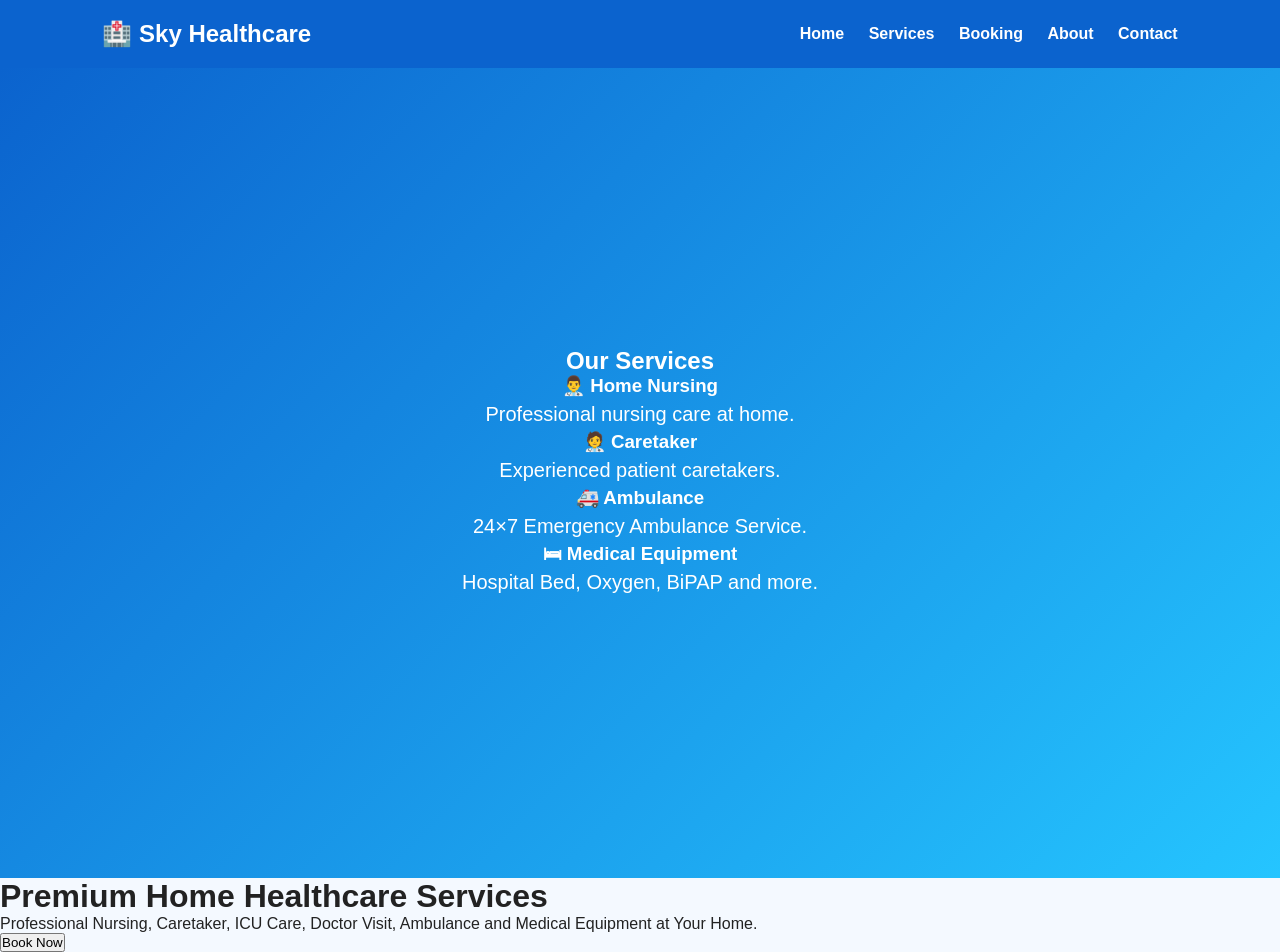
==== index.html @ 13807890 "Update index.html" ====
<!DOCTYPE html>
<html lang="en">
<head>
    <meta charset="UTF-8">
    <meta name="viewport" content="width=device-width, initial-scale=1.0">
    <title>Sky Healthcare</title>

    <link rel="stylesheet" href="style.css">
</head>
<body>

<header>
    <div class="logo">
        <h2>🏥 Sky Healthcare</h2>
    </div>

    <nav>
        <a href="#">Home</a>
        <a href="#">Services</a>
        <a href="#">Booking</a>
        <a href="#">About</a>
        <a href="#">Contact</a>
    </nav>
</header>

<section class="hero">

<h2>Our Services</h2>

<div class="service-box">
    <h3>👨‍⚕️ Home Nursing</h3>
    <p>Professional nursing care at home.</p>
</div>

<div class="service-box">
    <h3>🧑‍⚕️ Caretaker</h3>
    <p>Experienced patient caretakers.</p>
</div>

<div class="service-box">
    <h3>🚑 Ambulance</h3>
    <p>24×7 Emergency Ambulance Service.</p>
</div>

<div class="service-box">
    <h3>🛏 Medical Equipment</h3>
    <p>Hospital Bed, Oxygen, BiPAP and more.</p>
</div>

</section>
    <h1>Premium Home Healthcare Services</h1>

    <p>
        Professional Nursing, Caretaker, ICU Care, Doctor Visit,
        Ambulance and Medical Equipment at Your Home.
    </p>

    <button>Book Now</button>
</section>

<script src="script.js"></script>

</body>
</html>
---- style.css ----
*{
    margin:0;
    padding:0;
    box-sizing:border-box;
    font-family:Arial, sans-serif;
}

body{
    background:#f4f9ff;
    color:#222;
}

header{
    background:#0b63ce;
    color:#fff;
    display:flex;
    justify-content:space-between;
    align-items:center;
    padding:20px 8%;
    position:sticky;
    top:0;
}

nav a{
    color:#fff;
    text-decoration:none;
    margin-left:20px;
    font-weight:bold;
}

nav a:hover{
    color:#ffd54f;
}

.hero{
    height:90vh;
    display:flex;
    flex-direction:column;
    justify-content:center;
    align-items:center;
    text-align:center;
    padding:20px;
    background:linear-gradient(135deg,#0b63ce,#25c5ff);
    color:white;
}

.hero h1{
    font-size:48px;
    margin-bottom:20px;
}

.hero p{
    max-width:700px;
    font-size:20px;
    line-height:1.7;
}

.hero button{
    margin-top:30px;
    padding:15px 35px;
    border:none;
    border-radius:50px;
    background:#fff;
    color:#0b63ce;
    font-size:18px;
    font-weight:bold;
    cursor:pointer;
    transition:.3s;
}

.hero button:hover{
    transform:scale(1.05);
}
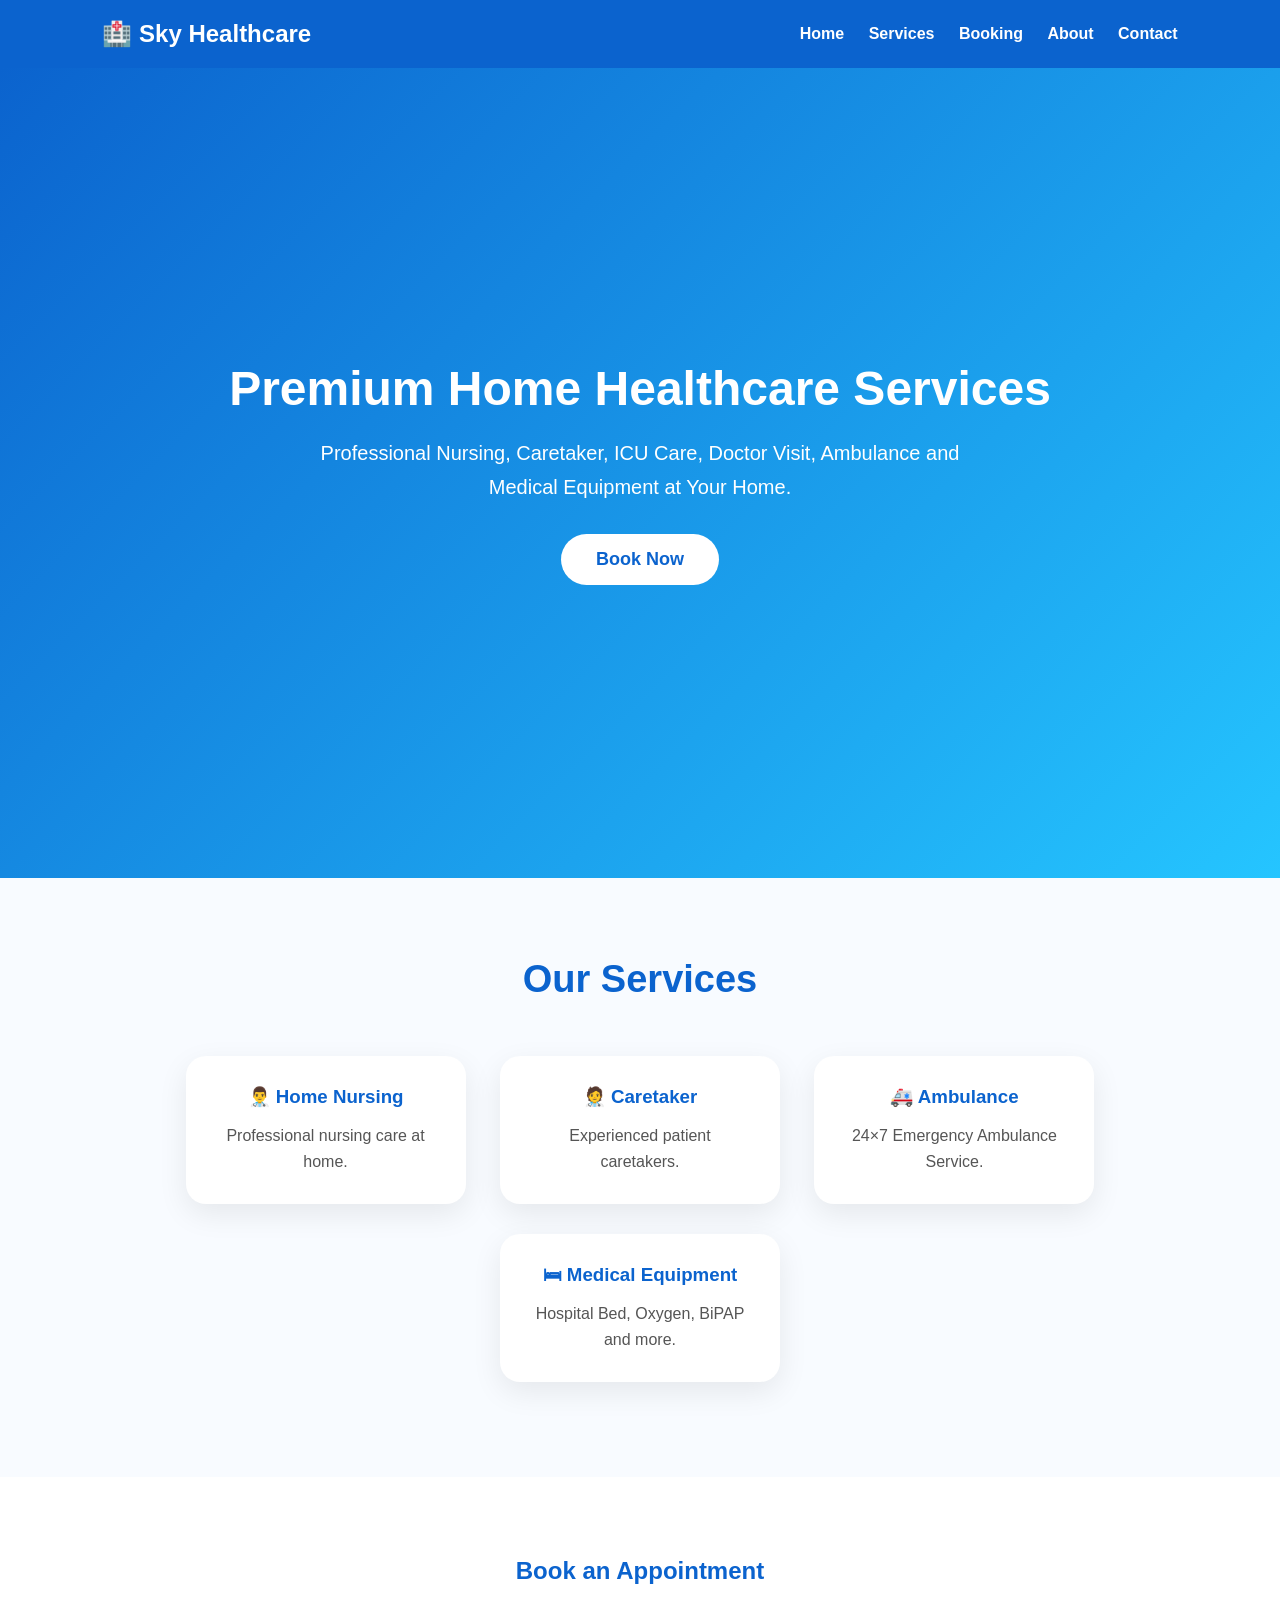
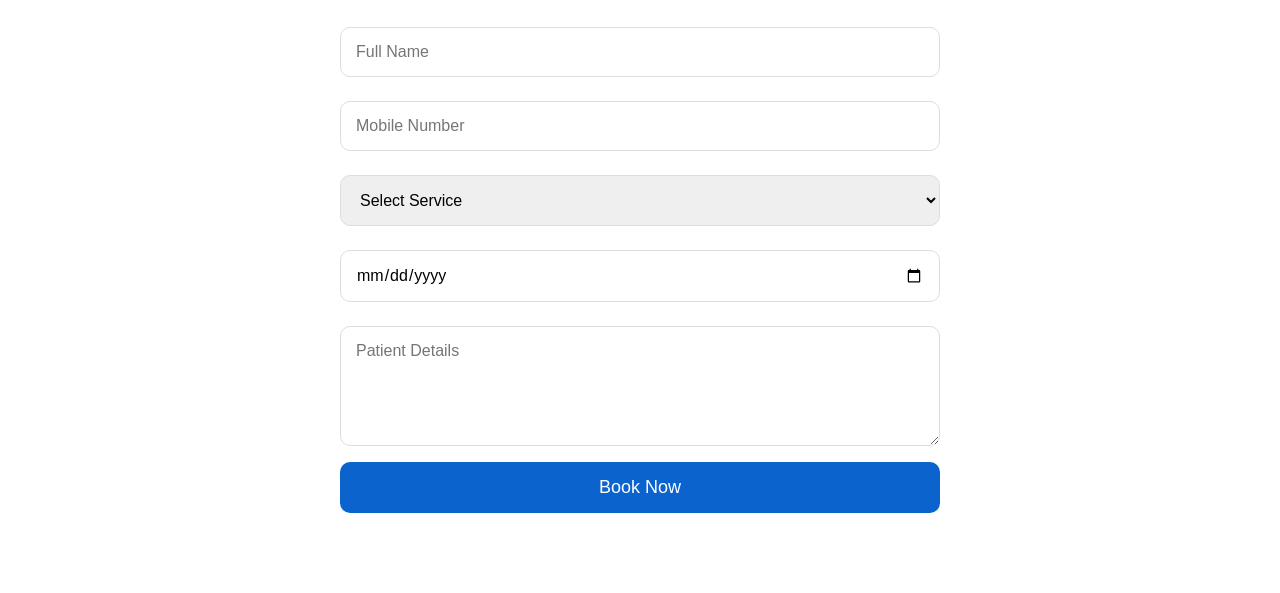
==== commit a11be7c0: "Implement booking form in index.html Added a booking section with a form for user appointments." ====
--- a/index.html
+++ b/index.html
@@ -24,6 +24,16 @@
 </header>
 
 <section class="hero">
+    <h1>Premium Home Healthcare Services</h1>
+
+    <p>
+        Professional Nursing, Caretaker, ICU Care, Doctor Visit,
+        Ambulance and Medical Equipment at Your Home.
+    </p>
+
+    <button>Book Now</button>
+</section>
+<section class="services">
 
 <h2>Our Services</h2>
 
@@ -46,16 +56,35 @@
     <h3>🛏 Medical Equipment</h3>
     <p>Hospital Bed, Oxygen, BiPAP and more.</p>
 </div>
+</section>
+<section class="booking">
 
-</section>
-    <h1>Premium Home Healthcare Services</h1>
+    <h2>Book an Appointment</h2>
 
-    <p>
-        Professional Nursing, Caretaker, ICU Care, Doctor Visit,
-        Ambulance and Medical Equipment at Your Home.
-    </p>
+    <form>
 
-    <button>Book Now</button>
+        <input type="text" placeholder="Full Name" required>
+
+        <input type="tel" placeholder="Mobile Number" required>
+
+        <select required>
+            <option>Select Service</option>
+            <option>Home Nursing</option>
+            <option>Caretaker</option>
+            <option>Doctor Visit</option>
+            <option>ICU Care</option>
+            <option>Ambulance</option>
+            <option>Medical Equipment</option>
+        </select>
+
+        <input type="date" required>
+
+        <textarea placeholder="Patient Details"></textarea>
+
+        <button type="submit">Book Now</button>
+
+    </form>
+
 </section>
 
 <script src="script.js"></script>
--- a/style.css
+++ b/style.css
@@ -71,3 +71,86 @@
 .hero button:hover{
     transform:scale(1.05);
 }
+.services{
+    padding:80px 8%;
+    background:#f8fbff;
+    text-align:center;
+}
+
+.services h2{
+    font-size:38px;
+    color:#0b63ce;
+    margin-bottom:40px;
+}
+
+.service-box{
+    display:inline-block;
+    width:280px;
+    margin:15px;
+    padding:30px;
+    background:#ffffff;
+    border-radius:20px;
+    box-shadow:0 10px 30px rgba(0,0,0,0.08);
+    transition:0.3s;
+    vertical-align:top;
+}
+
+.service-box:hover{
+    transform:translateY(-10px);
+    box-shadow:0 20px 40px rgba(11,99,206,0.2);
+}
+
+.service-box h3{
+    color:#0b63ce;
+    margin-bottom:15px;
+}
+
+.service-box p{
+    color:#555;
+    line-height:1.6;
+    }
+.booking{
+    padding:80px 8%;
+    background:#ffffff;
+    text-align:center;
+}
+
+.booking h2{
+    color:#0b63ce;
+    margin-bottom:30px;
+}
+
+.booking form{
+    max-width:600px;
+    margin:auto;
+}
+
+.booking input,
+.booking select,
+.booking textarea{
+    width:100%;
+    padding:15px;
+    margin:12px 0;
+    border:1px solid #ddd;
+    border-radius:10px;
+    font-size:16px;
+}
+
+.booking textarea{
+    height:120px;
+}
+
+.booking button{
+    width:100%;
+    padding:15px;
+    background:#0b63ce;
+    color:white;
+    border:none;
+    border-radius:10px;
+    font-size:18px;
+    cursor:pointer;
+}
+
+.booking button:hover{
+    background:#084ea6;
+}
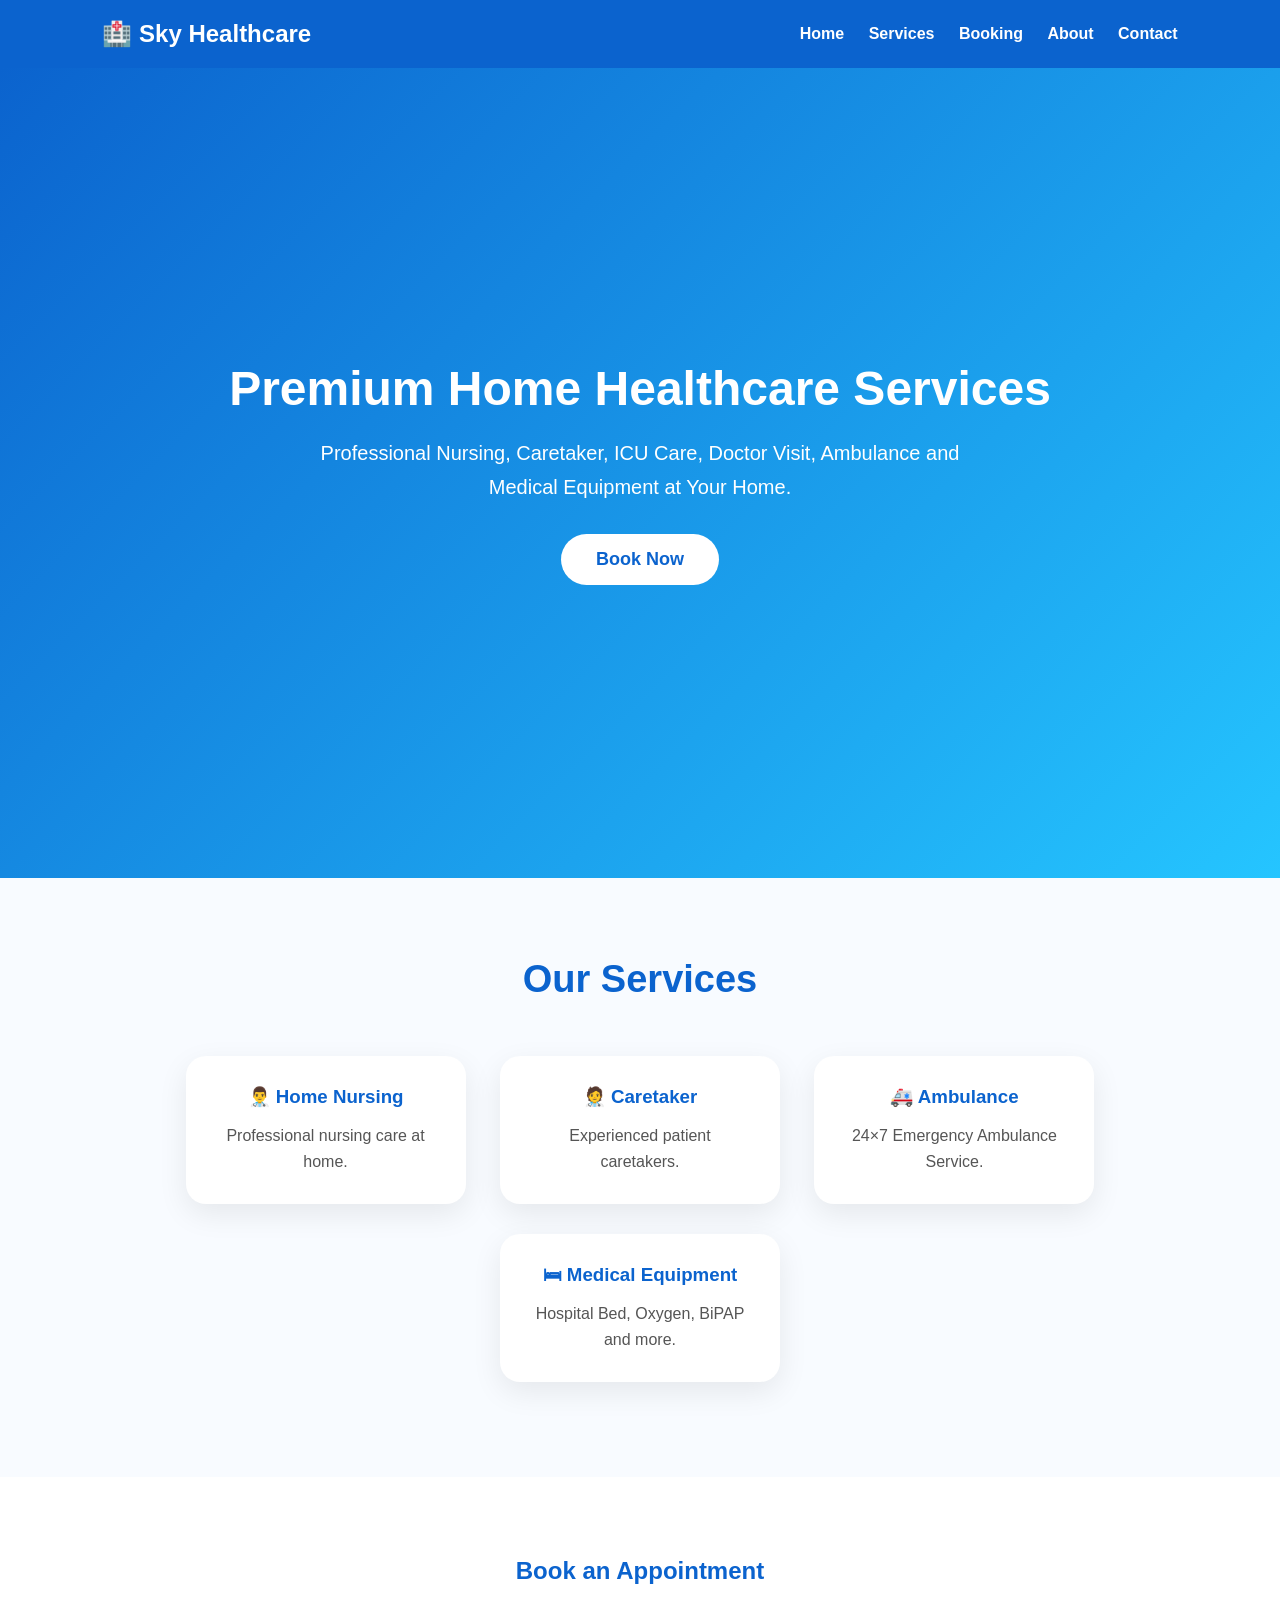
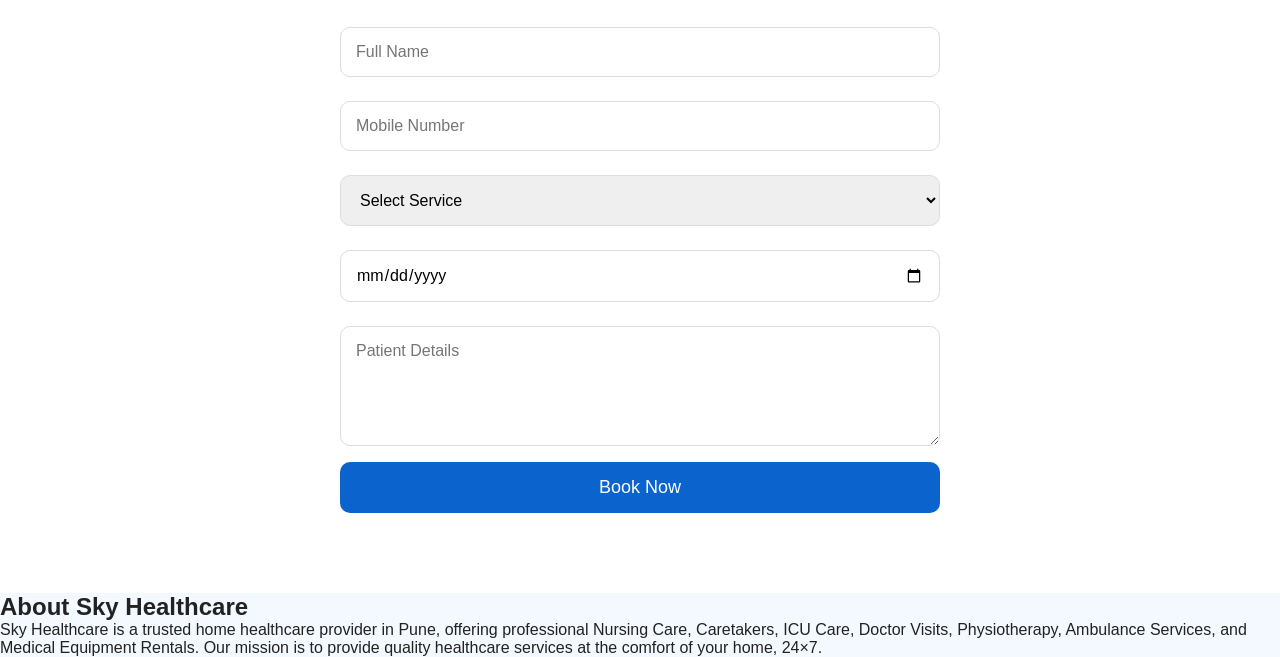
==== commit addca5f3: "Add About section to index.html Added an 'About' section with information about Sky Healthcare." ====
--- a/index.html
+++ b/index.html
@@ -86,7 +86,19 @@
     </form>
 
 </section>
+<section class="about">
 
+    <h2>About Sky Healthcare</h2>
+
+    <p>
+        Sky Healthcare is a trusted home healthcare provider in Pune,
+        offering professional Nursing Care, Caretakers, ICU Care,
+        Doctor Visits, Physiotherapy, Ambulance Services, and Medical
+        Equipment Rentals. Our mission is to provide quality healthcare
+        services at the comfort of your home, 24×7.
+    </p>
+
+</section>
 <script src="script.js"></script>
 
 </body>
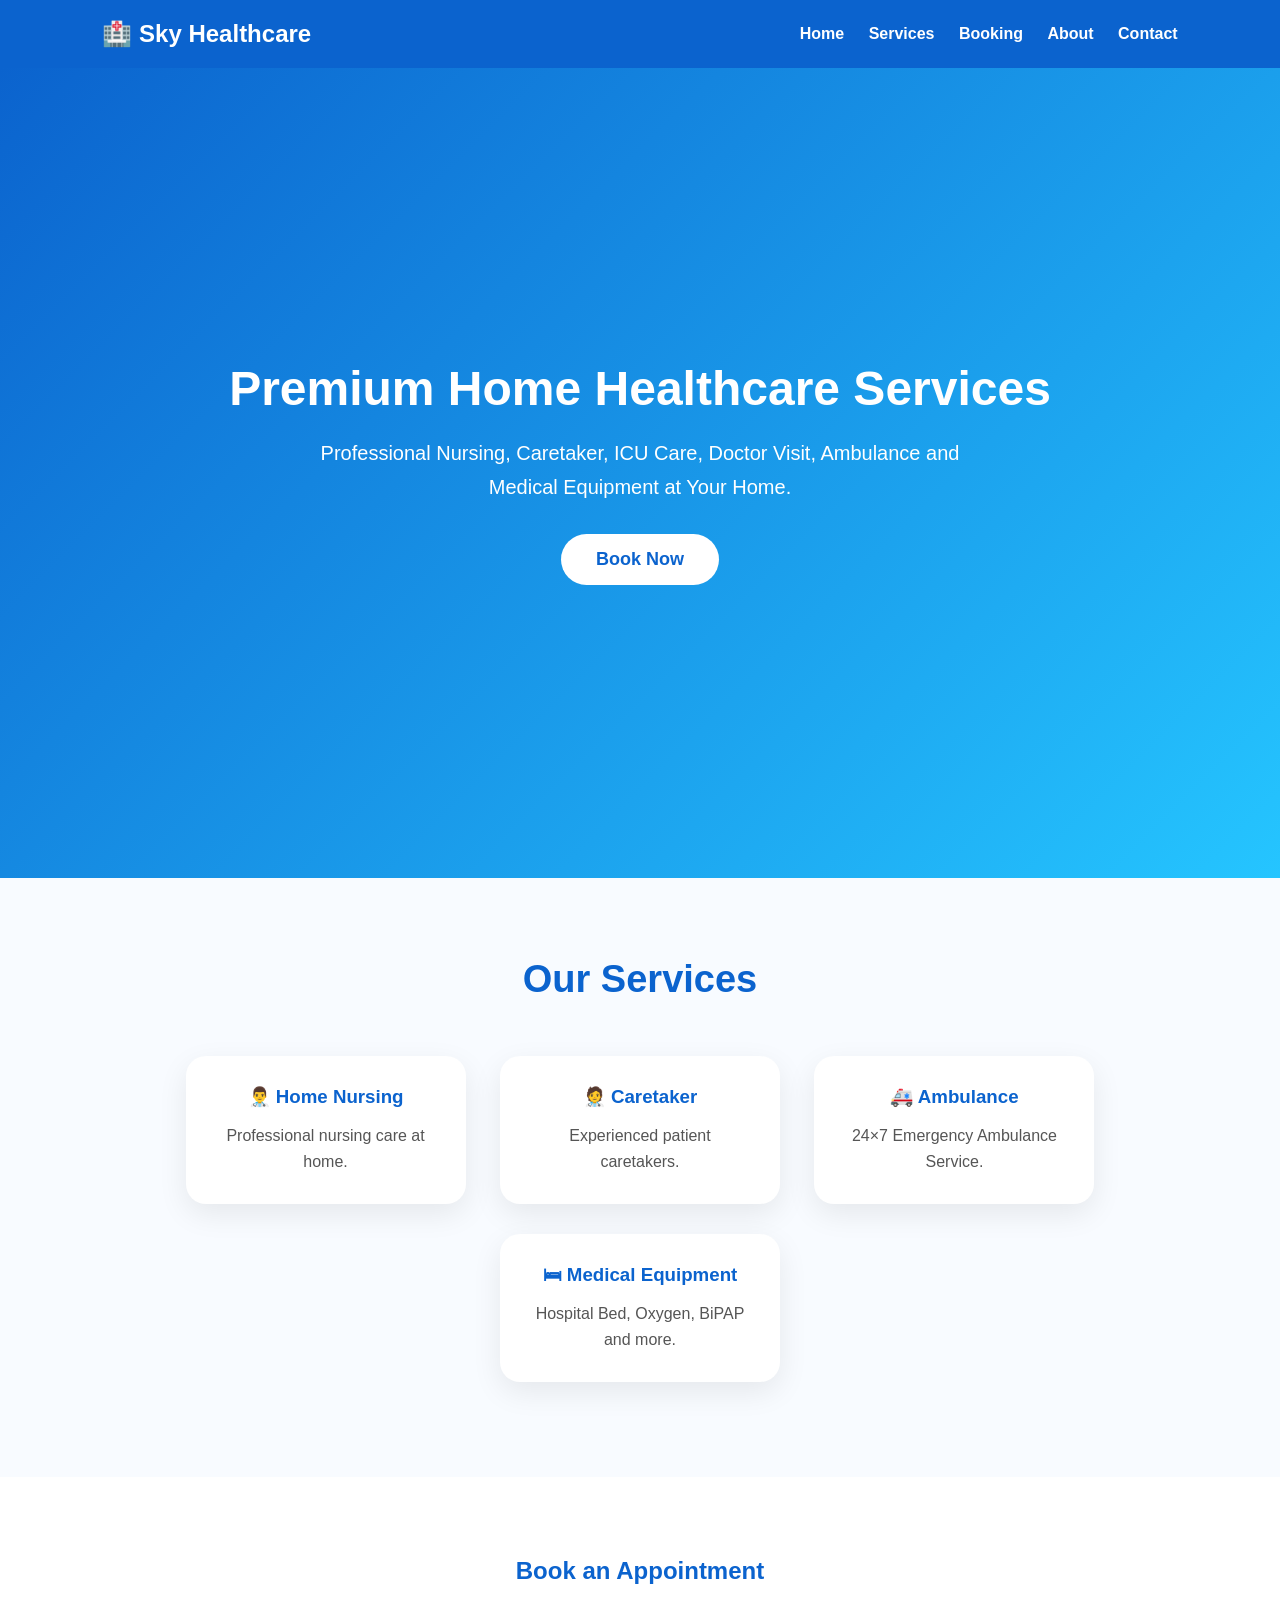
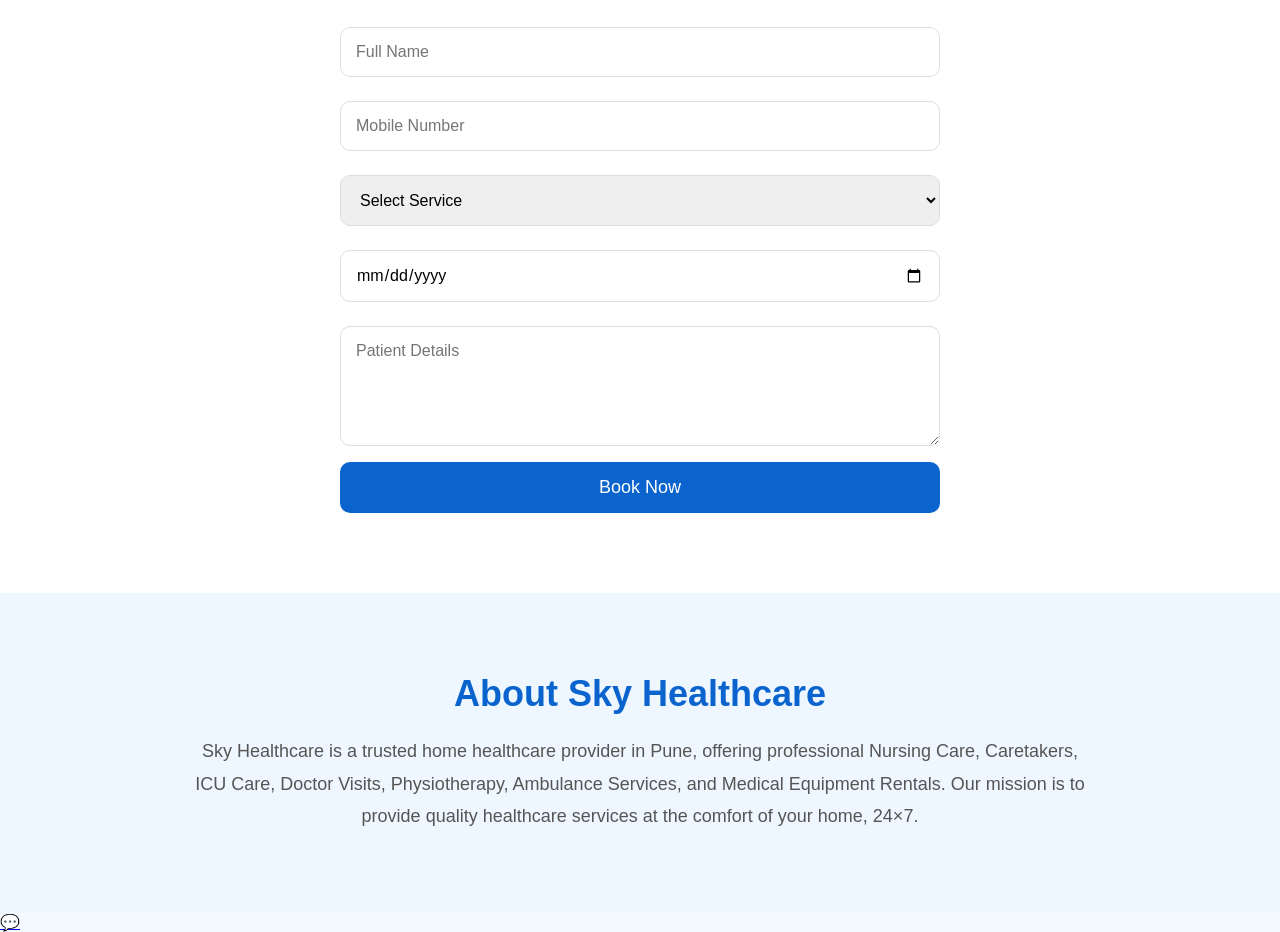
==== commit 4ce4b5e6: "Update index.html" ====
--- a/index.html
+++ b/index.html
@@ -100,6 +100,8 @@
 
 </section>
 <script src="script.js"></script>
-
+<a href="https://wa.me/919049343193" class="whatsapp" target="_blank">
+    💬
+</a>
 </body>
 </html>
--- a/style.css
+++ b/style.css
@@ -154,3 +154,22 @@
 .booking button:hover{
     background:#084ea6;
 }
+.about{
+    padding:80px 8%;
+    background:#eef7ff;
+    text-align:center;
+}
+
+.about h2{
+    font-size:36px;
+    color:#0b63ce;
+    margin-bottom:20px;
+}
+
+.about p{
+    max-width:900px;
+    margin:auto;
+    font-size:18px;
+    line-height:1.8;
+    color:#555;
+}
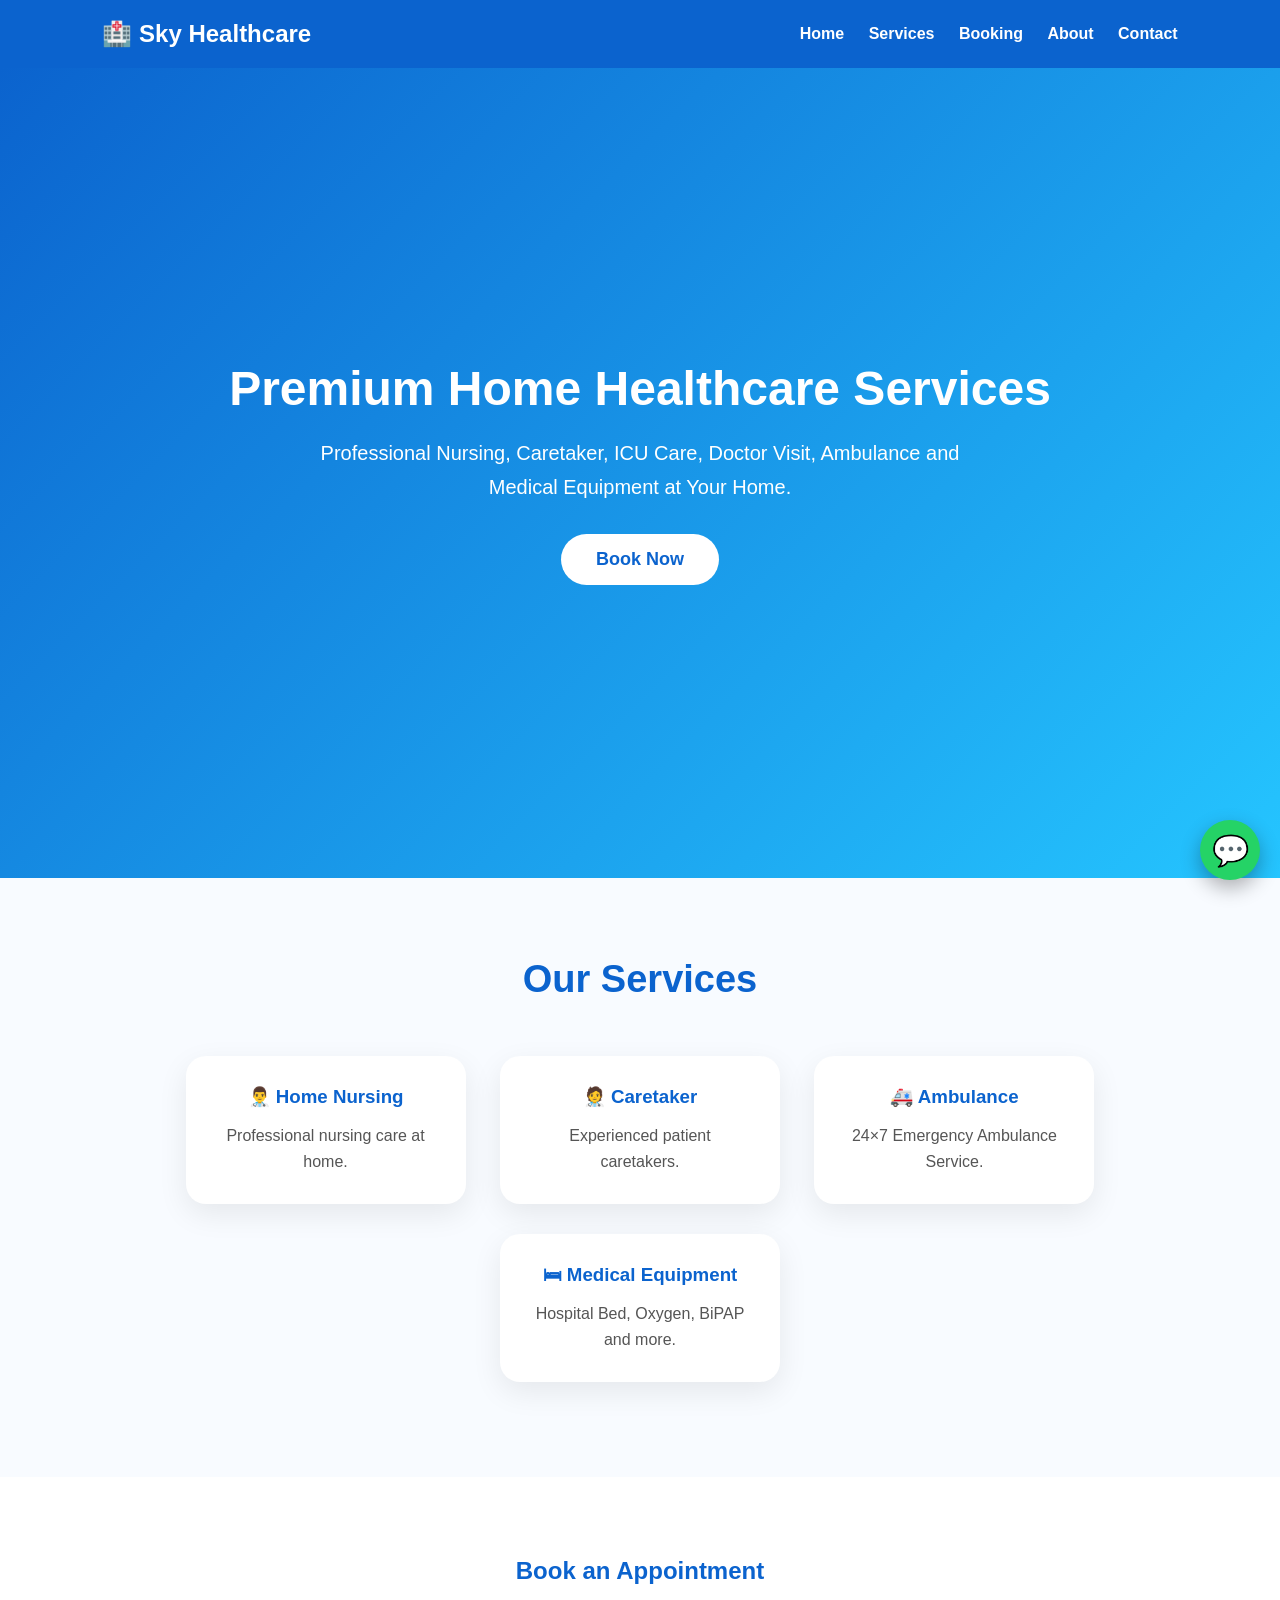
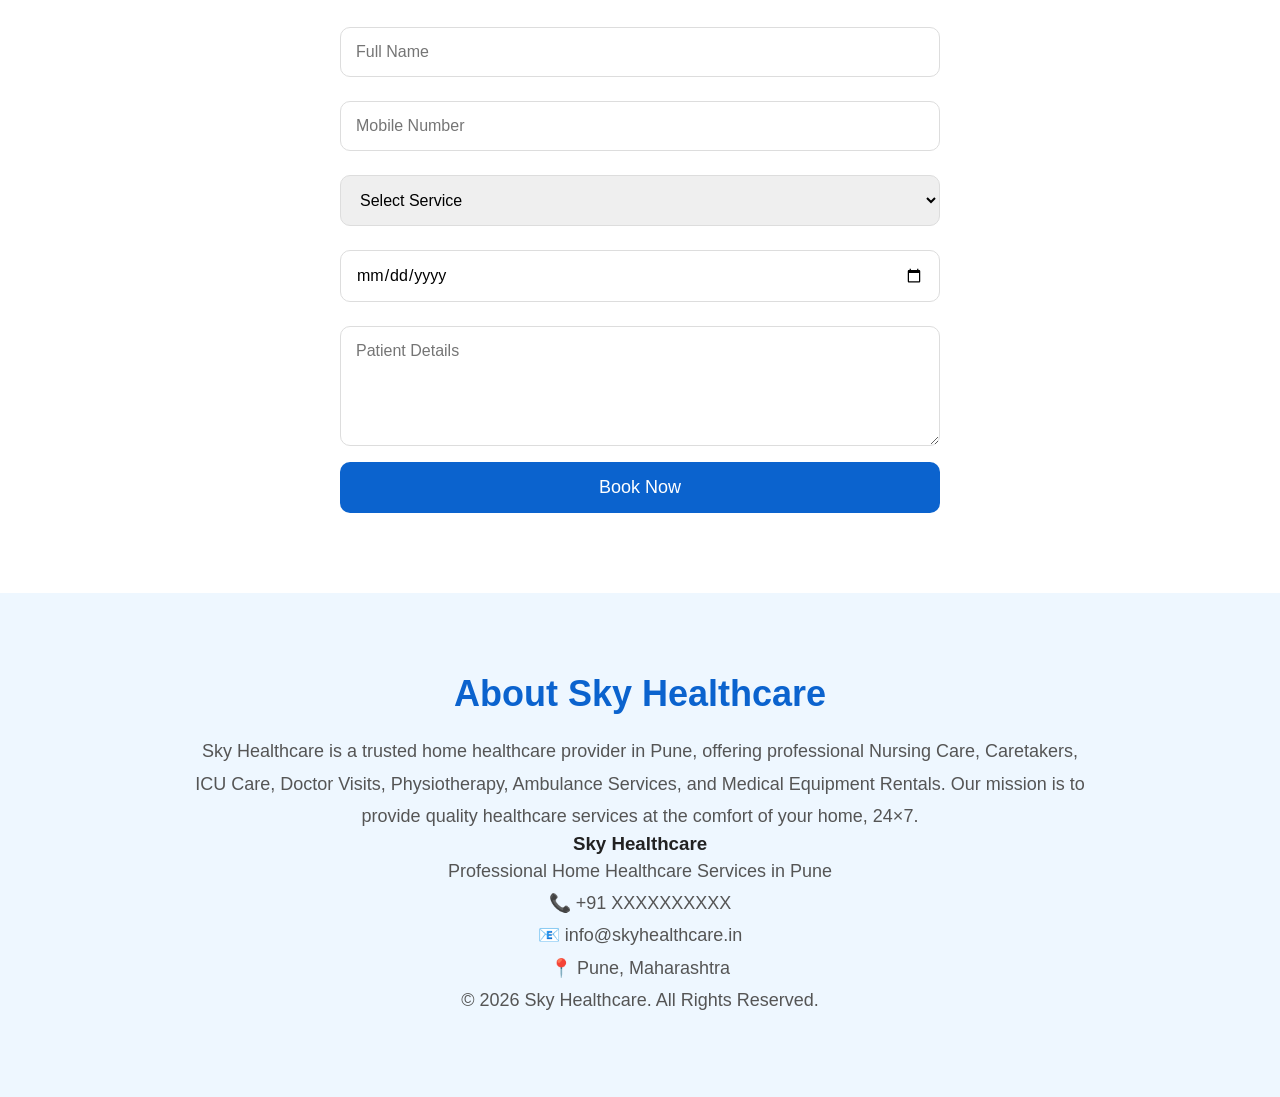
==== commit b95167e5: "Update index.html" ====
--- a/index.html
+++ b/index.html
@@ -97,7 +97,19 @@
         Equipment Rentals. Our mission is to provide quality healthcare
         services at the comfort of your home, 24×7.
     </p>
+<footer class="footer">
+    <h3>Sky Healthcare</h3>
 
+    <p>Professional Home Healthcare Services in Pune</p>
+
+    <p>📞 +91 XXXXXXXXXX</p>
+
+    <p>📧 info@skyhealthcare.in</p>
+
+    <p>📍 Pune, Maharashtra</p>
+
+    <p>© 2026 Sky Healthcare. All Rights Reserved.</p>
+</footer>
 </section>
 <script src="script.js"></script>
 <a href="https://wa.me/919049343193" class="whatsapp" target="_blank">
--- a/style.css
+++ b/style.css
@@ -173,3 +173,24 @@
     line-height:1.8;
     color:#555;
 }
+.whatsapp{
+    position:fixed;
+    bottom:20px;
+    right:20px;
+    width:60px;
+    height:60px;
+    background:#25D366;
+    color:#fff;
+    border-radius:50%;
+    display:flex;
+    justify-content:center;
+    align-items:center;
+    font-size:30px;
+    text-decoration:none;
+    box-shadow:0 8px 20px rgba(0,0,0,.3);
+    z-index:999;
+}
+
+.whatsapp:hover{
+    transform:scale(1.1);
+}
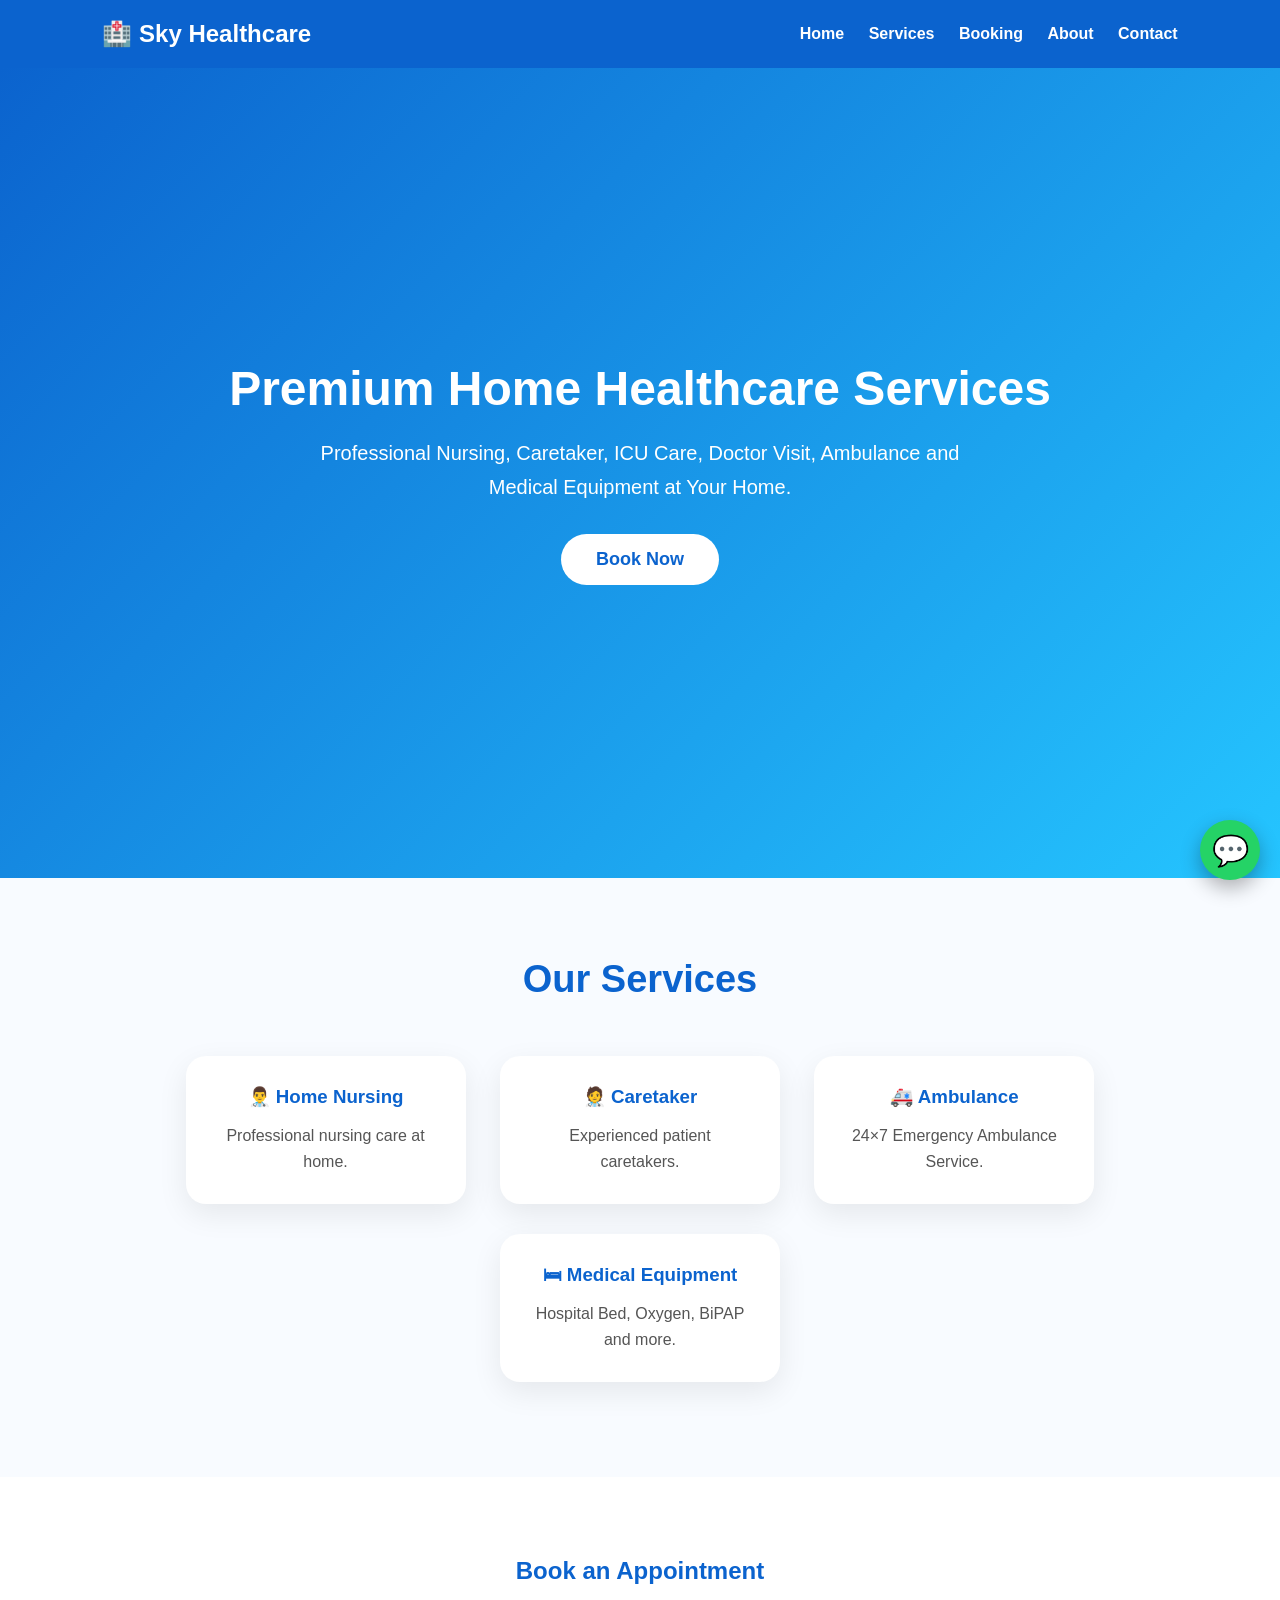
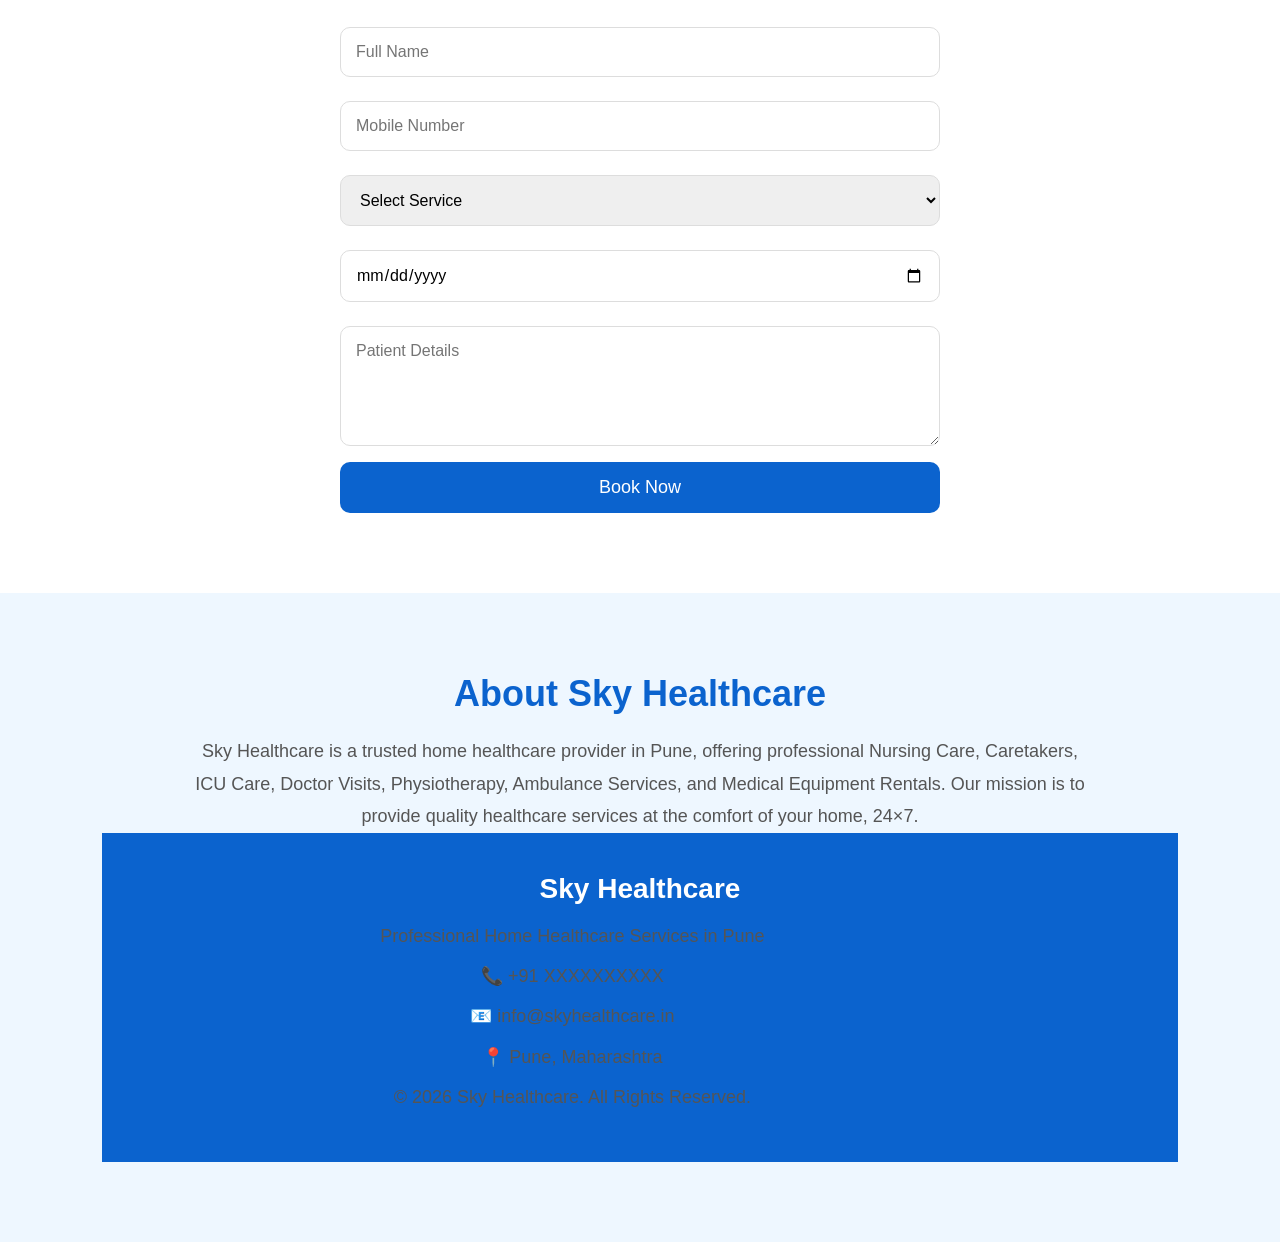
==== commit 3c9ecff5: "Update index.html" ====
--- a/index.html
+++ b/index.html
@@ -111,7 +111,7 @@
     <p>© 2026 Sky Healthcare. All Rights Reserved.</p>
 </footer>
 </section>
-<script src="script.js"></script>
+<script type="module" src="script.js"></script>
 <a href="https://wa.me/919049343193" class="whatsapp" target="_blank">
     💬
 </a>
--- a/style.css
+++ b/style.css
@@ -194,3 +194,18 @@
 .whatsapp:hover{
     transform:scale(1.1);
 }
+.footer{
+    background:#0b63ce;
+    color:#fff;
+    text-align:center;
+    padding:40px 20px;
+}
+
+.footer h3{
+    margin-bottom:15px;
+    font-size:28px;
+}
+
+.footer p{
+    margin:8px 0;
+}
